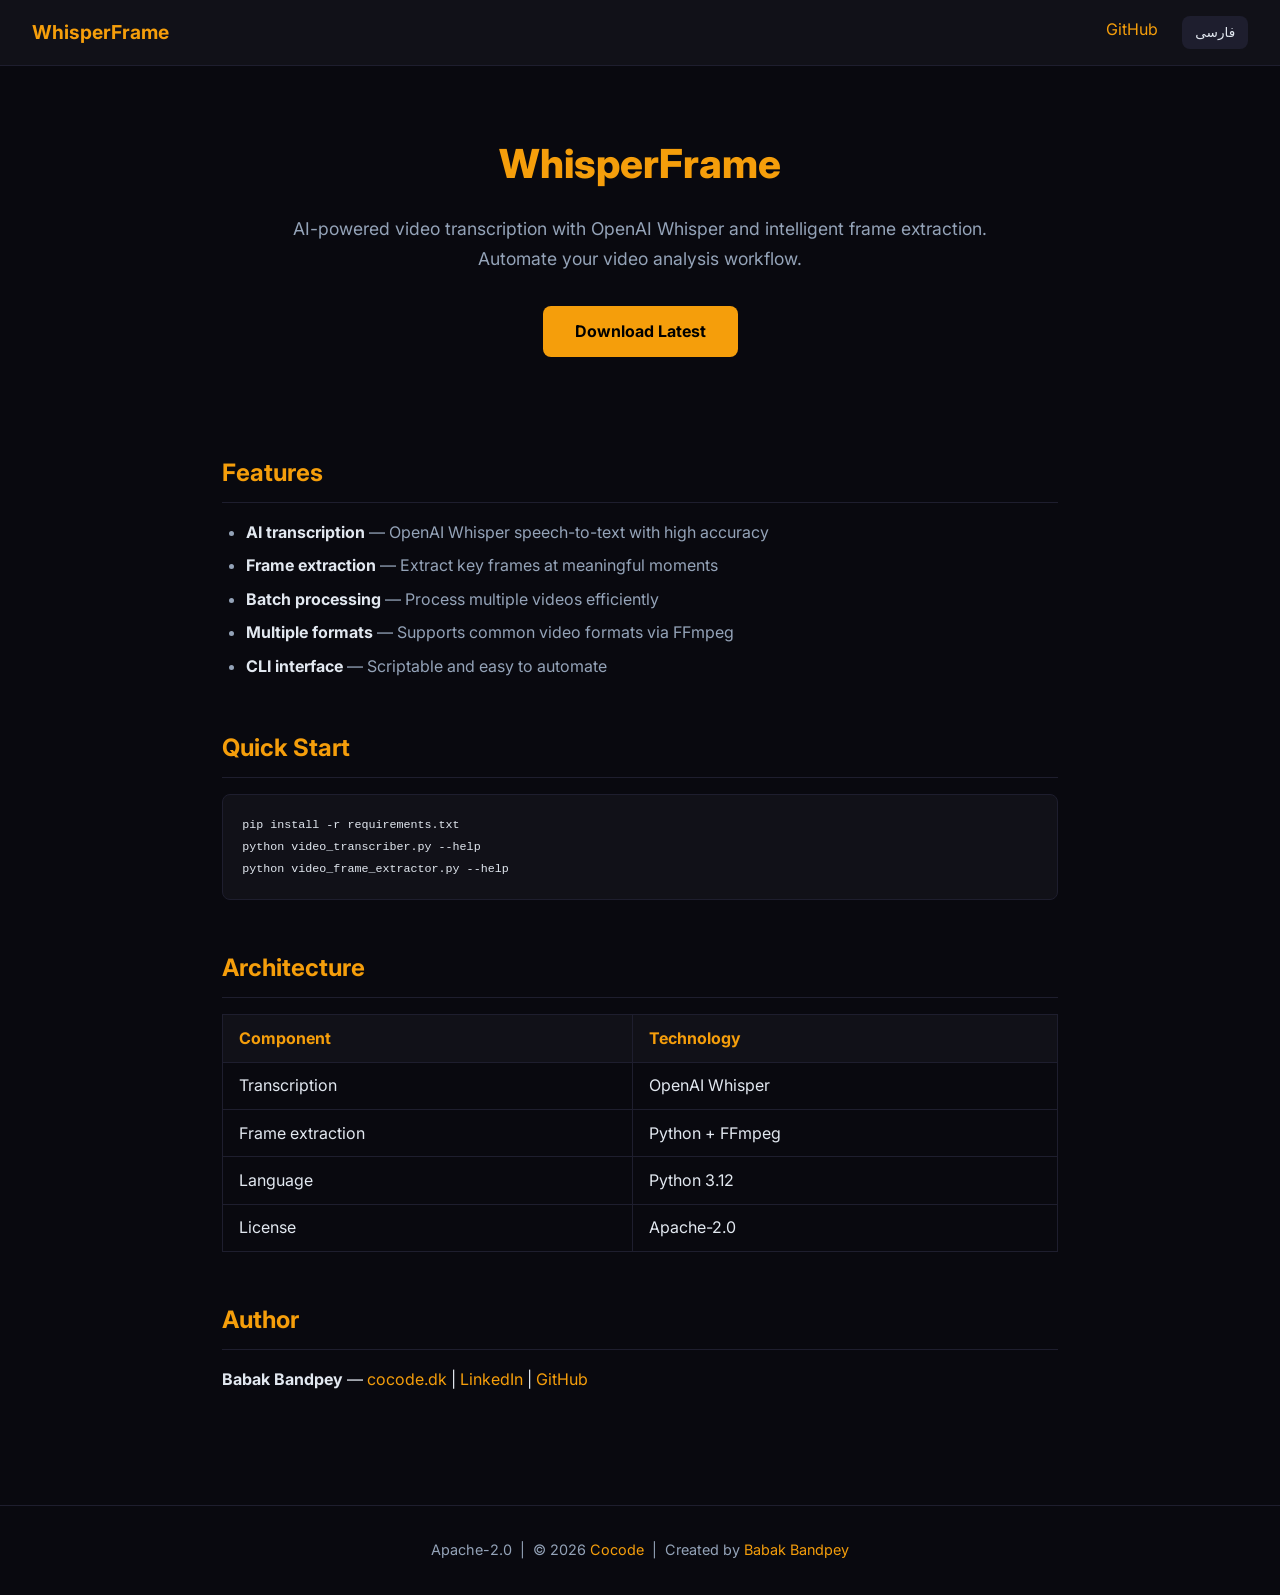
==== website/index.html @ c4572cba "chore: apply github-setup infrastructure update Co-Authored-By: Claude Sonnet 4.6 <noreply@anthropic" ====
<!DOCTYPE html>
<html lang="en">
<head>
  <meta charset="UTF-8" />
  <meta name="viewport" content="width=device-width, initial-scale=1.0" />
  <title>WhisperFrame — AI Video Transcription &amp; Frame Extraction</title>
  <meta name="description" content="WhisperFrame is a free, open-source Python toolkit for AI-powered video transcription using OpenAI Whisper and intelligent frame extraction." />
  <meta name="robots" content="index, follow" />
  <link rel="canonical" href="https://cocodedk.github.io/whisperframe/" />
  <meta property="og:type" content="website" />
  <meta property="og:title" content="WhisperFrame — AI Video Transcription &amp; Frame Extraction" />
  <meta property="og:description" content="AI-powered video transcription with Whisper and intelligent frame extraction. Free and open-source." />
  <meta property="og:url" content="https://cocodedk.github.io/whisperframe/" />
  <meta property="og:locale" content="en_US" />
  <meta name="twitter:card" content="summary_large_image" />
  <link rel="alternate" hreflang="en" href="https://cocodedk.github.io/whisperframe/" />
  <link rel="alternate" hreflang="fa" href="https://cocodedk.github.io/whisperframe/fa/" />
  <link rel="alternate" hreflang="x-default" href="https://cocodedk.github.io/whisperframe/" />
  <link rel="icon" type="image/svg+xml" href="favicon.svg" />
  <link rel="stylesheet" href="styles.css" />
  <link href="https://fonts.googleapis.com/css2?family=Inter:wght@400;600;700;800&display=swap" rel="stylesheet" />
  <script type="application/ld+json">
  {
    "@context": "https://schema.org",
    "@type": "SoftwareApplication",
    "name": "WhisperFrame",
    "description": "AI-powered video transcription toolkit using OpenAI Whisper with intelligent frame extraction.",
    "url": "https://cocodedk.github.io/whisperframe/",
    "downloadUrl": "https://github.com/cocodedk/whisperframe/releases/latest/download/whisperframe.zip",
    "applicationCategory": "BusinessApplication",
    "operatingSystem": "Linux, macOS, Windows",
    "offers": { "@type": "Offer", "price": "0", "priceCurrency": "USD" },
    "author": {
      "@type": "Person",
      "name": "Babak Bandpey",
      "url": "https://cocode.dk",
      "sameAs": ["https://linkedin.com/in/babakbandpey", "https://github.com/cocodedk"]
    },
    "codeRepository": "https://github.com/cocodedk/whisperframe"
  }
  </script>
</head>
<body>
  <header>
    <span class="logo">WhisperFrame</span>
    <nav>
      <a href="https://github.com/cocodedk/whisperframe" target="_blank" rel="noreferrer">GitHub</a>
      <a href="fa/" class="lang-switch">فارسی</a>
    </nav>
  </header>

  <div class="hero">
    <h1>WhisperFrame</h1>
    <p>AI-powered video transcription with OpenAI Whisper and intelligent frame extraction. Automate your video analysis workflow.</p>
    <a href="https://github.com/cocodedk/whisperframe/releases/latest/download/whisperframe.zip" class="btn">Download Latest</a>
  </div>

  <main>
    <section>
      <h2>Features</h2>
      <ul>
        <li><strong>AI transcription</strong> — OpenAI Whisper speech-to-text with high accuracy</li>
        <li><strong>Frame extraction</strong> — Extract key frames at meaningful moments</li>
        <li><strong>Batch processing</strong> — Process multiple videos efficiently</li>
        <li><strong>Multiple formats</strong> — Supports common video formats via FFmpeg</li>
        <li><strong>CLI interface</strong> — Scriptable and easy to automate</li>
      </ul>
    </section>

    <section>
      <h2>Quick Start</h2>
      <pre><code>pip install -r requirements.txt
python video_transcriber.py --help
python video_frame_extractor.py --help</code></pre>
    </section>

    <section>
      <h2>Architecture</h2>
      <table>
        <tr><th>Component</th><th>Technology</th></tr>
        <tr><td>Transcription</td><td>OpenAI Whisper</td></tr>
        <tr><td>Frame extraction</td><td>Python + FFmpeg</td></tr>
        <tr><td>Language</td><td>Python 3.12</td></tr>
        <tr><td>License</td><td>Apache-2.0</td></tr>
      </table>
    </section>

    <section>
      <h2>Author</h2>
      <p><strong>Babak Bandpey</strong> — <a href="https://cocode.dk" target="_blank" rel="noreferrer">cocode.dk</a> | <a href="https://linkedin.com/in/babakbandpey" target="_blank" rel="noreferrer">LinkedIn</a> | <a href="https://github.com/cocodedk" target="_blank" rel="noreferrer">GitHub</a></p>
    </section>
  </main>

  <footer>
    <p>Apache-2.0 &nbsp;|&nbsp; © 2026 <a href="https://cocode.dk" target="_blank" rel="noreferrer">Cocode</a> &nbsp;|&nbsp; Created by <a href="https://linkedin.com/in/babakbandpey" target="_blank" rel="noreferrer">Babak Bandpey</a></p>
  </footer>
</body>
</html>
---- website/styles.css ----
:root { --bg: #09090f; --surface: #111118; --border: #1e1e2e; --accent: #f59e0b; --accent-hover: #d97706; --text: #e2e8f0; --muted: #94a3b8; --radius: 8px; }
*, *::before, *::after { box-sizing: border-box; margin: 0; padding: 0; }
body { background: var(--bg); color: var(--text); font-family: 'Inter', system-ui, sans-serif; line-height: 1.7; }
a { color: var(--accent); text-decoration: none; }
a:hover { color: var(--accent-hover); }
header { background: var(--surface); border-bottom: 1px solid var(--border); padding: 1rem 2rem; display: flex; align-items: center; justify-content: space-between; }
.logo { font-size: 1.2rem; font-weight: 700; color: var(--accent); }
nav { display: flex; gap: 1.5rem; }
.lang-switch { background: var(--border); color: var(--text); padding: 0.3rem 0.8rem; border-radius: var(--radius); font-size: 0.85rem; }
.lang-switch:hover { background: var(--accent); color: #000; text-decoration: none; }
.hero { text-align: center; padding: 4rem 2rem 3rem; max-width: 800px; margin: 0 auto; }
.hero h1 { font-size: 2.5rem; font-weight: 800; color: var(--accent); margin-bottom: 1rem; }
.hero p { font-size: 1.1rem; color: var(--muted); margin-bottom: 2rem; }
.btn { display: inline-block; background: var(--accent); color: #000; font-weight: 700; padding: 0.75rem 2rem; border-radius: var(--radius); }
.btn:hover { background: var(--accent-hover); text-decoration: none; }
main { max-width: 900px; margin: 0 auto; padding: 0 2rem 4rem; }
section { margin: 3rem 0; }
h2 { font-size: 1.5rem; color: var(--accent); margin-bottom: 1rem; border-bottom: 1px solid var(--border); padding-bottom: 0.5rem; }
ul { padding-left: 1.5rem; }
li { margin-bottom: 0.4rem; color: var(--muted); }
li strong { color: var(--text); }
pre { background: var(--surface); border: 1px solid var(--border); border-radius: var(--radius); padding: 1.2rem; overflow-x: auto; margin: 1rem 0; }
code { font-family: monospace; font-size: 0.9em; }
table { width: 100%; border-collapse: collapse; }
th, td { padding: 0.6rem 1rem; border: 1px solid var(--border); text-align: left; }
th { background: var(--surface); color: var(--accent); }
footer { text-align: center; padding: 2rem; color: var(--muted); border-top: 1px solid var(--border); font-size: 0.9rem; }
[dir="rtl"] { font-family: 'Vazirmatn', system-ui, sans-serif; text-align: right; }
[dir="rtl"] ul { padding-right: 1.5rem; padding-left: 0; }
[dir="rtl"] nav { flex-direction: row-reverse; }
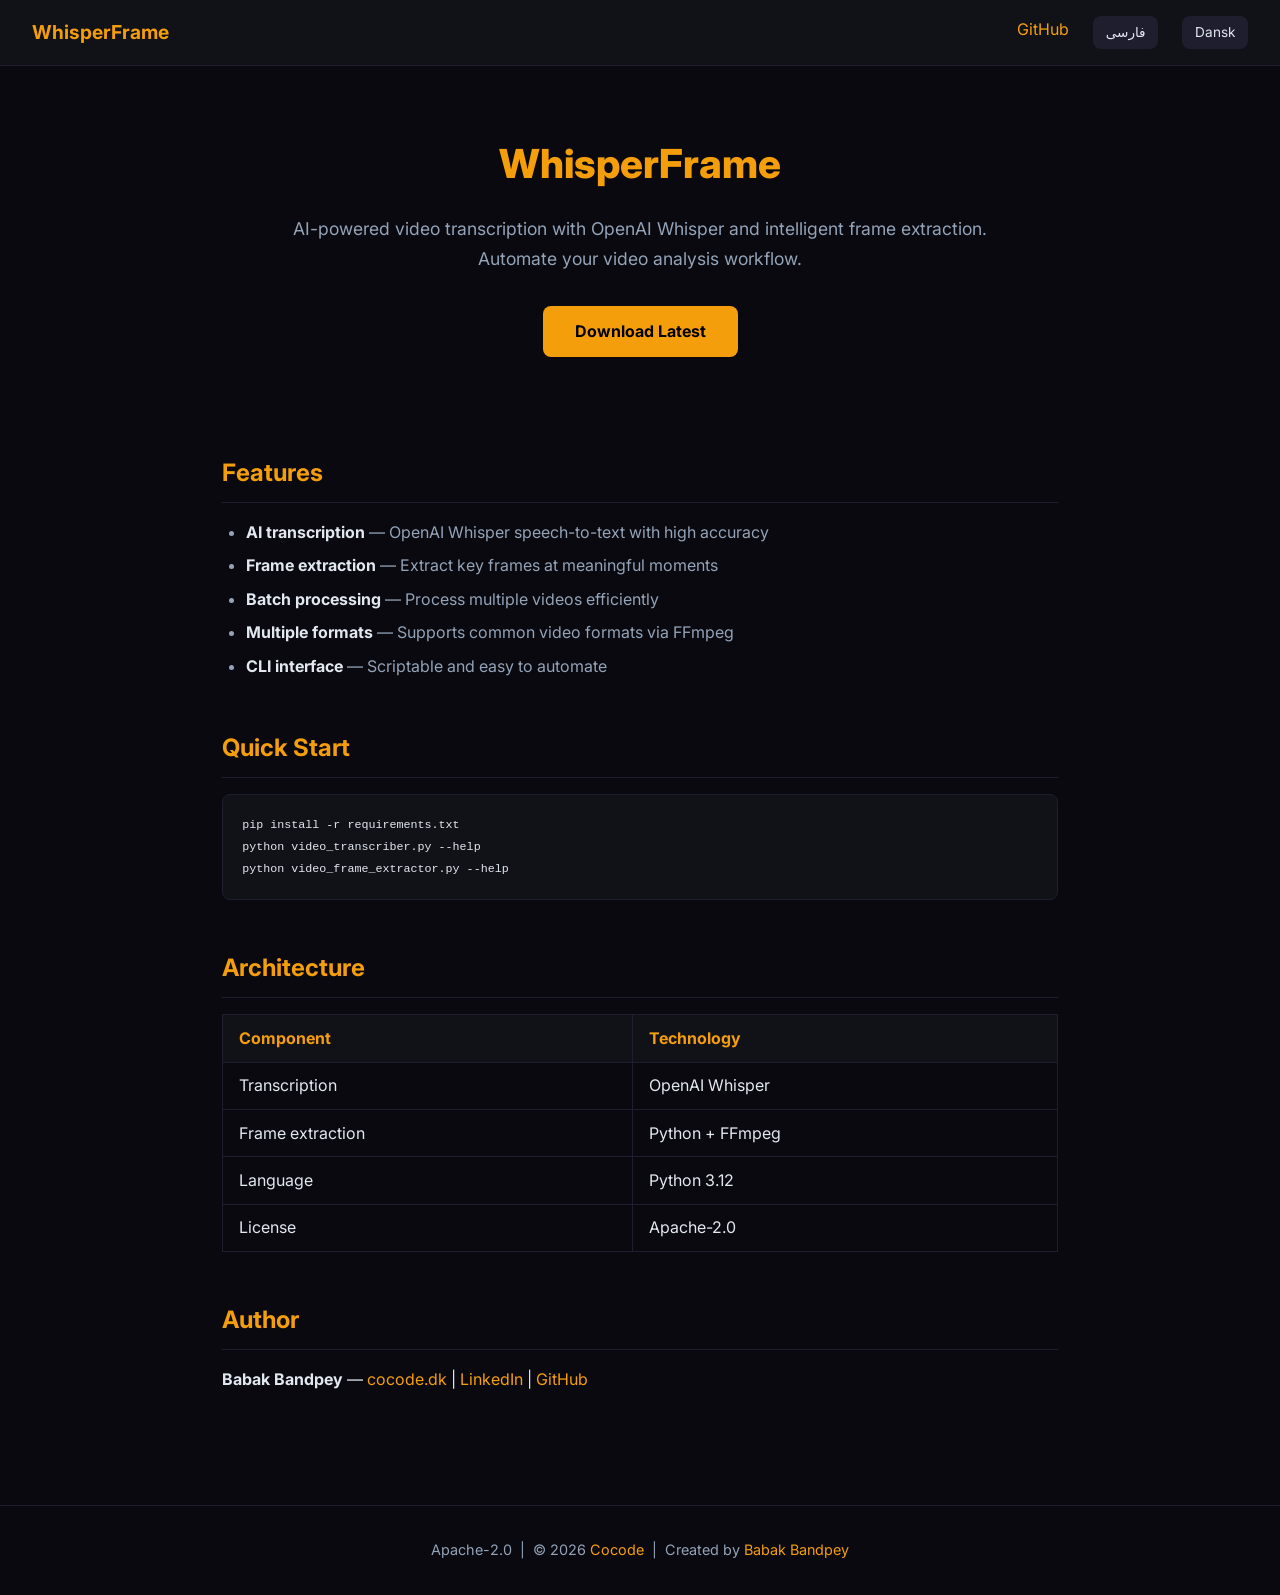
==== commit ab32bd61: "chore: harden GitHub infra — pre-push hook, Danish site, Docker, CI/SEO - Owner-locked pre-push hook" ====
--- a/website/index.html
+++ b/website/index.html
@@ -11,10 +11,15 @@
   <meta property="og:title" content="WhisperFrame — AI Video Transcription &amp; Frame Extraction" />
   <meta property="og:description" content="AI-powered video transcription with Whisper and intelligent frame extraction. Free and open-source." />
   <meta property="og:url" content="https://cocodedk.github.io/whisperframe/" />
+  <meta property="og:image" content="https://cocodedk.github.io/whisperframe/og.png" />
   <meta property="og:locale" content="en_US" />
+  <meta property="og:locale:alternate" content="fa_IR" />
+  <meta property="og:locale:alternate" content="da_DK" />
   <meta name="twitter:card" content="summary_large_image" />
+  <meta name="twitter:image" content="https://cocodedk.github.io/whisperframe/og.png" />
   <link rel="alternate" hreflang="en" href="https://cocodedk.github.io/whisperframe/" />
   <link rel="alternate" hreflang="fa" href="https://cocodedk.github.io/whisperframe/fa/" />
+  <link rel="alternate" hreflang="da" href="https://cocodedk.github.io/whisperframe/da/" />
   <link rel="alternate" hreflang="x-default" href="https://cocodedk.github.io/whisperframe/" />
   <link rel="icon" type="image/svg+xml" href="favicon.svg" />
   <link rel="stylesheet" href="styles.css" />
@@ -46,6 +51,7 @@
     <nav>
       <a href="https://github.com/cocodedk/whisperframe" target="_blank" rel="noreferrer">GitHub</a>
       <a href="fa/" class="lang-switch">فارسی</a>
+      <a href="da/" class="lang-switch">Dansk</a>
     </nav>
   </header>
 
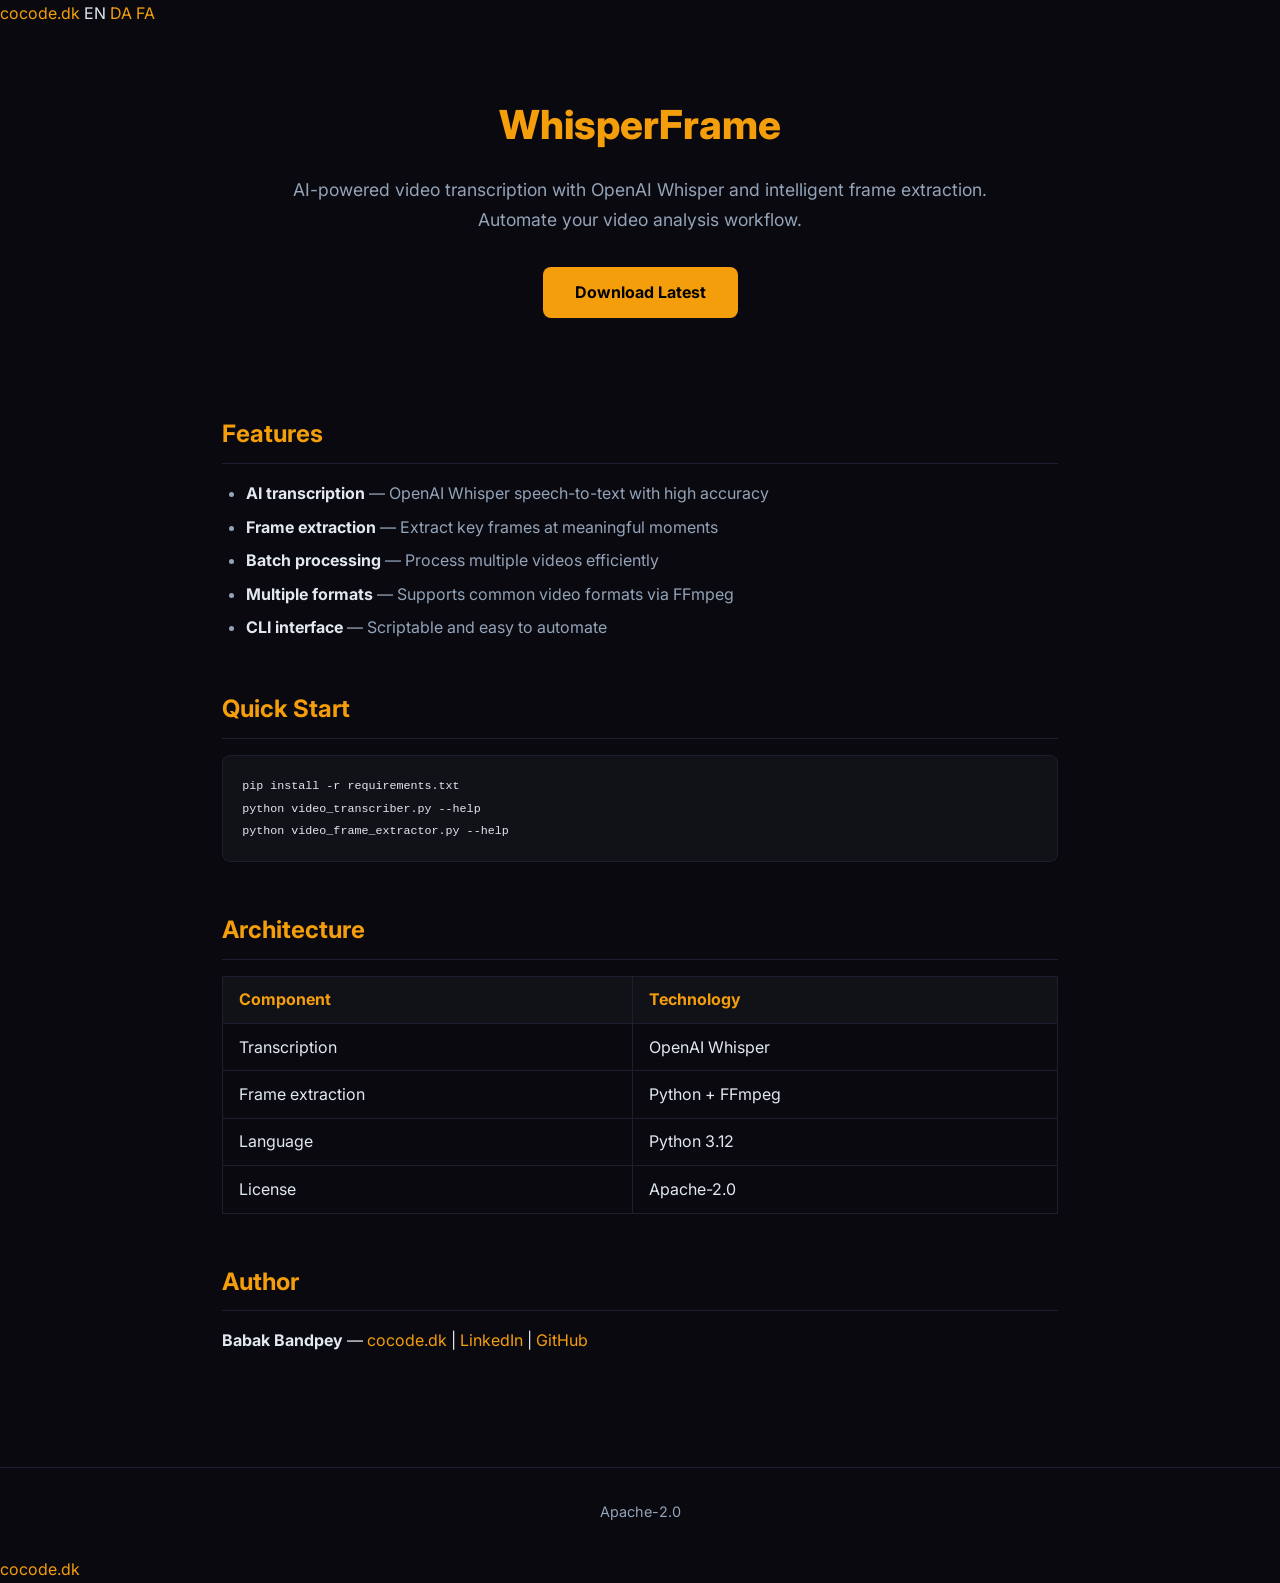
==== commit 2fa02180: "feat(site): wear the cocode.dk family frame <cocode-head> replaces the page header (logo + GitHub/la" ====
--- a/website/index.html
+++ b/website/index.html
@@ -24,6 +24,8 @@
   <link rel="icon" type="image/svg+xml" href="favicon.svg" />
   <link rel="stylesheet" href="styles.css" />
   <link href="https://fonts.googleapis.com/css2?family=Inter:wght@400;600;700;800&display=swap" rel="stylesheet" />
+  <link rel="stylesheet" href="https://brand.cocode.dk/v1.css" />
+  <script type="module" src="https://brand.cocode.dk/v1.js"></script>
   <script type="application/ld+json">
   {
     "@context": "https://schema.org",
@@ -46,14 +48,15 @@
   </script>
 </head>
 <body>
-  <header>
-    <span class="logo">WhisperFrame</span>
-    <nav>
-      <a href="https://github.com/cocodedk/whisperframe" target="_blank" rel="noreferrer">GitHub</a>
-      <a href="fa/" class="lang-switch">فارسی</a>
-      <a href="da/" class="lang-switch">Dansk</a>
-    </nav>
-  </header>
+  <!-- The cocode.dk family frame. Without JavaScript its children show instead: a way home
+       and the language/GitHub links. It replaces the site's own header (logo + nav). -->
+  <cocode-head project="WhisperFrame" accent="#f59e0b" on-accent="#000000" dark
+                links="GitHub:https://github.com/cocodedk/whisperframe">
+    <a href="https://cocode.dk">cocode.dk</a>
+    <span class="on">EN</span>
+    <a href="da/" hreflang="da">DA</a>
+    <a href="fa/" hreflang="fa">FA</a>
+  </cocode-head>
 
   <div class="hero">
     <h1>WhisperFrame</h1>
@@ -97,8 +100,14 @@
     </section>
   </main>
 
+  <!-- Copyright, "created by" and cocode.dk now come from cocode-foot below;
+       the Apache-2.0 mention is not an author/copyright/source link, so it stays. -->
   <footer>
-    <p>Apache-2.0 &nbsp;|&nbsp; © 2026 <a href="https://cocode.dk" target="_blank" rel="noreferrer">Cocode</a> &nbsp;|&nbsp; Created by <a href="https://linkedin.com/in/babakbandpey" target="_blank" rel="noreferrer">Babak Bandpey</a></p>
+    <p>Apache-2.0</p>
   </footer>
+
+  <cocode-foot repo="cocodedk/whisperframe" dark>
+    <a href="https://cocode.dk">cocode.dk</a>
+  </cocode-foot>
 </body>
 </html>
--- a/website/styles.css
+++ b/website/styles.css
@@ -3,11 +3,8 @@
 body { background: var(--bg); color: var(--text); font-family: 'Inter', system-ui, sans-serif; line-height: 1.7; }
 a { color: var(--accent); text-decoration: none; }
 a:hover { color: var(--accent-hover); }
-header { background: var(--surface); border-bottom: 1px solid var(--border); padding: 1rem 2rem; display: flex; align-items: center; justify-content: space-between; }
-.logo { font-size: 1.2rem; font-weight: 700; color: var(--accent); }
-nav { display: flex; gap: 1.5rem; }
-.lang-switch { background: var(--border); color: var(--text); padding: 0.3rem 0.8rem; border-radius: var(--radius); font-size: 0.85rem; }
-.lang-switch:hover { background: var(--accent); color: #000; text-decoration: none; }
+/* The cocode.dk frame lines up with main's own column below. */
+cocode-head, cocode-foot { --cocode-max: 900px; --cocode-gutter: 32px; }
 .hero { text-align: center; padding: 4rem 2rem 3rem; max-width: 800px; margin: 0 auto; }
 .hero h1 { font-size: 2.5rem; font-weight: 800; color: var(--accent); margin-bottom: 1rem; }
 .hero p { font-size: 1.1rem; color: var(--muted); margin-bottom: 2rem; }
@@ -27,4 +24,3 @@
 footer { text-align: center; padding: 2rem; color: var(--muted); border-top: 1px solid var(--border); font-size: 0.9rem; }
 [dir="rtl"] { font-family: 'Vazirmatn', system-ui, sans-serif; text-align: right; }
 [dir="rtl"] ul { padding-right: 1.5rem; padding-left: 0; }
-[dir="rtl"] nav { flex-direction: row-reverse; }
